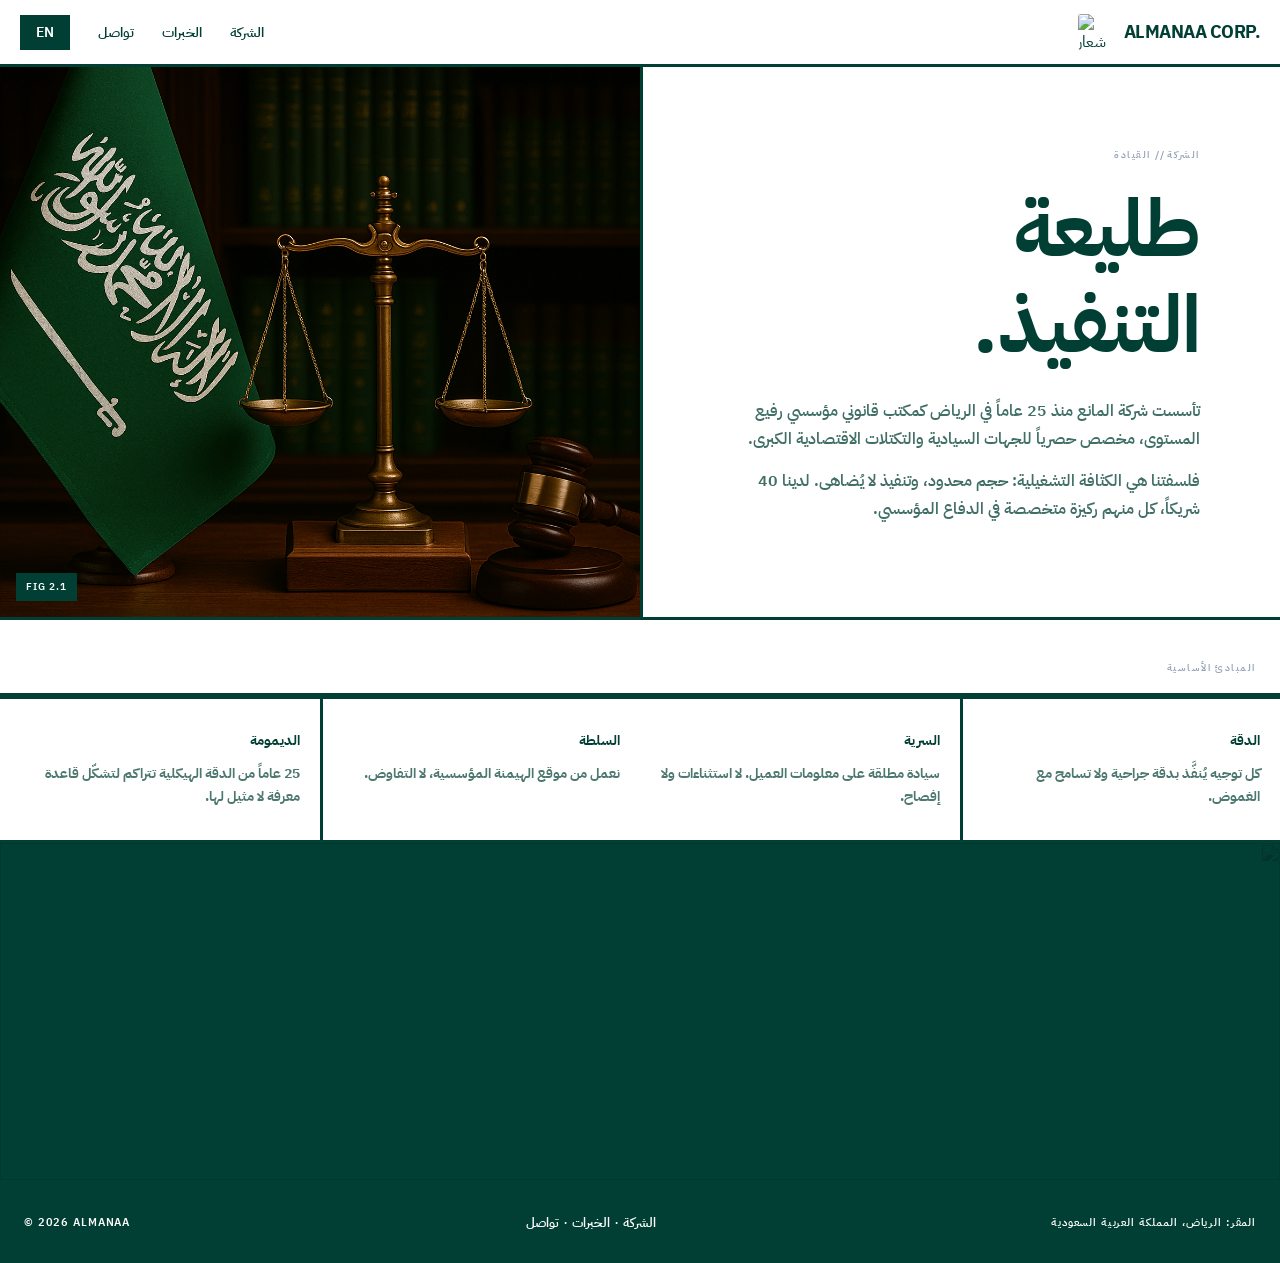
==== about-ar.html @ 4ae220ce "Add files via upload" ====
<!DOCTYPE html>
<html lang="ar" dir="rtl">

<head>
    <meta charset="UTF-8">
    <meta name="viewport" content="width=device-width, initial-scale=1.0">
    <title>الشركة | المانع – 25 عاماً من التميز القانوني المؤسسي في الرياض</title>
    <meta name="description"
        content="مكتب المانع يخدم صناديق الثروة السيادية والمستثمرين المؤسسيين في المملكة العربية السعودية والشرق الأوسط لأكثر من 25 عاماً مع 40 شريكاً.">
    <meta name="robots" content="index, follow">
    <link rel="canonical" href="https://almanaa.com/about-ar.html">
    <meta property="og:title" content="الشركة | مكتب المانع">
    <meta property="og:description"
        content="25 عاماً من التميز القانوني في الرياض. 40 شريكاً. 12 مليار دولار من الصفقات.">
    <meta property="og:url" content="https://almanaa.com/about-ar.html">
    <link rel="alternate" hreflang="ar" href="https://almanaa.com/about-ar.html">
    <link rel="alternate" hreflang="en" href="https://almanaa.com/about.html">

    <link rel="preconnect" href="https://fonts.googleapis.com">
    <link rel="preconnect" href="https://fonts.gstatic.com" crossorigin>
    <link href="https://fonts.googleapis.com/css2?family=IBM+Plex+Sans+Arabic:wght@600;700&display=swap"
        rel="stylesheet">
    <link rel="stylesheet" href="style.css">
    <style>
        body {
            font-family: 'IBM Plex Sans Arabic', system-ui, sans-serif;
        }

        .values-grid {
            display: grid;
            grid-template-columns: 1fr 1fr;
            border-top: var(--border);
        }

        @media (min-width: 768px) {
            .values-grid {
                grid-template-columns: repeat(4, 1fr);
            }
        }

        .value-cell {
            padding: 32px 20px;
            border-left: var(--border);
            border-bottom: var(--border);
        }

        .value-cell:nth-child(even) {
            border-left: none;
        }

        @media (min-width: 768px) {
            .value-cell {
                border-left: var(--border);
                border-bottom: none;
            }

            .value-cell:last-child {
                border-left: none;
            }
        }

        .value-cell h4 {
            font-size: 0.85rem;
            font-weight: 700;
            margin-bottom: 10px;
        }

        .value-cell p {
            font-size: 0.85rem;
            font-weight: 700;
            opacity: 0.7;
            line-height: 1.7;
        }
    </style>
</head>

<body>

    <nav class="main-nav" aria-label="التنقل الرئيسي">
        <a href="index-ar.html" class="nav-brand">
            <img src="../logo.jpg" alt="شعار مكتب المانع" width="36" height="36">
            <span>ALMANAA CORP.</span>
        </a>
        <button class="nav-toggle" id="navToggle" aria-label="فتح القائمة" aria-expanded="false"
            aria-controls="navLinks">
            <span></span><span></span><span></span>
        </button>
        <ul class="nav-links" id="navLinks">
            <li><a href="about-ar.html">الشركة</a></li>
            <li><a href="services-ar.html">الخبرات</a></li>
            <li><a href="contact-ar.html">تواصل</a></li>
            <li><a href="about.html" class="nav-lang" lang="en" hreflang="en">EN</a></li>
        </ul>
    </nav>

    <main>
        <!-- SPLIT HERO (text first to match English layout) -->
        <div class="split">
            <div class="split-text">
                <span class="split-label">الشركة // القيادة</span>
                <h1>طليعة<br>التنفيذ.</h1>
                <p>تأسست شركة المانع منذ 25 عاماً في الرياض كمكتب قانوني مؤسسي رفيع المستوى، مخصص حصرياً للجهات السيادية
                    والتكتلات الاقتصادية الكبرى.</p>
                <p>فلسفتنا هي الكثافة التشغيلية: حجم محدود، وتنفيذ لا يُضاهى. لدينا 40 شريكاً، كل منهم ركيزة متخصصة في
                    الدفاع المؤسسي.</p>
            </div>
            <div class="split-image">
                <img src="AboutImage.png" alt="قاعة اجتماعات مكتب المانع" loading="lazy" decoding="async" width="900"
                    height="700" style="filter: none; mix-blend-mode: normal; opacity: 1;">
                <span
                    style="position:absolute;bottom:16px;left:16px;background:var(--green);color:#fff;font-size:0.65rem;font-weight:600;padding:6px 10px;letter-spacing:0.1em;direction:ltr;">FIG
                    2.1</span>
            </div>
        </div>

        <!-- VALUES -->
        <section aria-label="قيم الشركة" style="border-bottom:var(--border)">
            <div style="padding:40px 24px 0;border-bottom:var(--border)">
                <span class="page-label">المبادئ الأساسية</span>
            </div>
            <div class="values-grid">
                <div class="value-cell">
                    <h4>الدقة</h4>
                    <p>كل توجيه يُنفَّذ بدقة جراحية ولا تسامح مع الغموض.</p>
                </div>
                <div class="value-cell">
                    <h4>السرية</h4>
                    <p>سيادة مطلقة على معلومات العميل. لا استثناءات ولا إفصاح.</p>
                </div>
                <div class="value-cell">
                    <h4>السلطة</h4>
                    <p>نعمل من موقع الهيمنة المؤسسية، لا التفاوض.</p>
                </div>
                <div class="value-cell">
                    <h4>الديمومة</h4>
                    <p>25 عاماً من الدقة الهيكلية تتراكم لتشكّل قاعدة معرفة لا مثيل لها.</p>
                </div>
            </div>
        </section>
    </main>

    <!-- BANNER -->
    <div class="banner" aria-hidden="true">
        <img src="banner.png" alt="" loading="lazy" decoding="async" width="1400" height="800">
    </div>

    <footer class="main-footer">
        <span>المقر: الرياض، المملكة العربية السعودية</span>
        <nav aria-label="روابط التذييل" class="footer-nav">
            <a href="about-ar.html">الشركة</a> &nbsp;·&nbsp;
            <a href="services-ar.html">الخبرات</a> &nbsp;·&nbsp;
            <a href="contact-ar.html">تواصل</a>
        </nav>
        <span dir="ltr">&copy; 2026 Almanaa</span>
    </footer>

    <script>
        const toggle = document.getElementById('navToggle');
        const links = document.getElementById('navLinks');
        toggle.addEventListener('click', () => {
            const open = links.classList.toggle('open');
            toggle.setAttribute('aria-expanded', open);
            toggle.setAttribute('aria-label', open ? 'إغلاق القائمة' : 'فتح القائمة');
        });
        links.querySelectorAll('a').forEach(a => a.addEventListener('click', () => {
            links.classList.remove('open');
            toggle.setAttribute('aria-expanded', 'false');
        }));
    </script>

</body>

</html>
---- style.css ----
/* ── Almanaa V4 Shared Styles ── */
*,
*::before,
*::after {
    box-sizing: border-box;
    margin: 0;
    padding: 0;
}

:root {
    --green: #013f34;
    --gold: #D4AF37;
    --bg: #ffffff;
    --soft: #F8FAFC;
    --muted: #94A3B8;
    --border: 3px solid #013f34;
}

html {
    scroll-behavior: smooth;
}

body {
    background: var(--bg);
    color: var(--green);
    overflow-x: hidden;
    -webkit-font-smoothing: antialiased;
    line-height: 1.5;
    display: flex;
    flex-direction: column;
    min-height: 100vh;
}

::selection {
    background: var(--green);
    color: #fff;
}

img {
    max-width: 100%;
    display: block;
}

/* NAV */
nav.main-nav {
    border-bottom: var(--border);
    padding: 14px 20px;
    display: flex;
    justify-content: space-between;
    align-items: center;
    position: sticky;
    top: 0;
    background: var(--bg);
    z-index: 100;
}

.nav-brand {
    display: flex;
    align-items: center;
    gap: 10px;
    text-decoration: none;
    color: var(--green);
}

main {
    flex: 1;
    display: flex;
    flex-direction: column;
}

.nav-brand img {
    height: 36px;
    width: auto;
    border-radius: 3px;
}

.nav-brand span {
    font-weight: 900;
    font-size: 1.1rem;
    letter-spacing: -0.03em;
}

[dir="rtl"] .nav-brand {
    direction: ltr;
}

/* ── Main nav links (header only) ── */
.main-nav .nav-links {
    display: flex;
    align-items: center;
    gap: 28px;
    list-style: none;
}

.main-nav .nav-links a {
    text-decoration: none;
    color: var(--green);
    font-weight: 600;
    font-size: 0.7rem;
    letter-spacing: 0.12em;
    text-transform: uppercase;
    transition: opacity 0.2s;
}

[dir="rtl"] .main-nav .nav-links a {
    font-size: 0.85rem;
    letter-spacing: 0;
}

.main-nav .nav-links a:hover {
    opacity: 0.5;
}

.nav-lang {
    background: var(--green) !important;
    color: #fff !important;
    padding: 7px 16px;
    direction: ltr !important;
}

.nav-lang:hover {
    opacity: 0.7 !important;
}

.nav-toggle {
    display: none;
    flex-direction: column;
    gap: 5px;
    background: none;
    border: none;
    cursor: pointer;
    padding: 4px;
}

.nav-toggle span {
    display: block;
    width: 24px;
    height: 2px;
    background: var(--green);
}

@media (max-width: 767px) {
    .nav-toggle {
        display: flex;
    }

    .main-nav .nav-links {
        display: none;
        position: absolute;
        top: 100%;
        left: 0;
        right: 0;
        background: var(--bg);
        border-bottom: var(--border);
        flex-direction: column;
        gap: 0;
        padding: 0;
    }

    .main-nav .nav-links.open {
        display: flex;
    }

    .main-nav .nav-links li {
        width: 100%;
    }

    .main-nav .nav-links a {
        display: block;
        padding: 16px 20px;
        border-bottom: 1px solid rgba(1, 63, 52, 0.15);
        font-size: 0.85rem;
        letter-spacing: 0;
        text-transform: none;
    }

    [dir="ltr"] .main-nav .nav-links a {
        text-transform: uppercase;
        letter-spacing: 0.1em;
    }
}

/* ── Footer nav (always inline, always white) ── */
.footer-nav {
    display: flex;
    align-items: center;
    gap: 0;
    flex-wrap: wrap;
    justify-content: center;
}

.footer-nav a {
    color: #fff;
    text-decoration: none;
    font-size: 0.68rem;
    font-weight: 600;
    letter-spacing: 0.08em;
    text-transform: uppercase;
    transition: opacity 0.2s;
}

.footer-nav a:hover {
    opacity: 0.6;
}

[dir="rtl"] .footer-nav a {
    letter-spacing: 0;
    font-size: 0.8rem;
}

/* HERO PAGE HEADER */
.page-header {
    padding: 56px 24px 48px;
    border-bottom: var(--border);
}

@media (min-width: 768px) {
    .page-header {
        padding: 80px 64px;
    }
}

.page-label {
    font-size: 0.65rem;
    font-weight: 600;
    letter-spacing: 0.15em;
    text-transform: uppercase;
    color: var(--muted);
    margin-bottom: 18px;
    display: block;
}

h1.page-title {
    font-size: clamp(2.4rem, 8vw, 5.5rem);
    font-weight: 900;
    text-transform: uppercase;
    line-height: 0.95;
    letter-spacing: -0.03em;
    margin-bottom: 20px;
}

[dir="rtl"] h1.page-title {
    text-transform: none;
    line-height: 1.15;
    letter-spacing: -0.01em;
}

.page-subtitle {
    font-size: clamp(0.88rem, 2.5vw, 1.05rem);
    font-weight: 600;
    opacity: 0.75;
    line-height: 1.7;
    max-width: 560px;
    margin-top: 16px;
}

/* SPLIT LAYOUT */
.split {
    display: grid;
    grid-template-columns: 1fr;
    border-bottom: var(--border);
    min-height: 60vh;
}

@media (min-width: 1024px) {
    .split {
        grid-template-columns: 1fr 1fr;
    }
}

.split-text {
    padding: 48px 24px;
    border-bottom: var(--border);
    display: flex;
    flex-direction: column;
    justify-content: center;
}

@media (min-width: 1024px) {
    .split-text {
        padding: 80px;
        border-bottom: none;
        border-right: var(--border);
    }

    [dir="rtl"] .split-text {
        border-right: none;
        border-left: var(--border);
    }
}

.split-text h1 {
    font-size: clamp(2.4rem, 7vw, 5rem);
    font-weight: 900;
    text-transform: uppercase;
    line-height: 0.95;
    letter-spacing: -0.03em;
    margin-bottom: 24px;
}

[dir="rtl"] .split-text h1 {
    text-transform: none;
    line-height: 1.2;
    letter-spacing: -0.01em;
}

.split-label {
    font-size: 0.65rem;
    font-weight: 600;
    letter-spacing: 0.15em;
    text-transform: uppercase;
    color: var(--muted);
    margin-bottom: 18px;
    display: block;
}

.split-text p {
    font-size: clamp(0.88rem, 2vw, 1rem);
    font-weight: 600;
    opacity: 0.75;
    line-height: 1.75;
    margin-bottom: 14px;
}

.split-image {
    background: #dde3e8;
    position: relative;
    min-height: 50vw;
}

@media (min-width: 1024px) {
    .split-image {
        min-height: 0;
    }
}

.split-image img {
    position: absolute;
    inset: 0;
    width: 100%;
    height: 100%;
    object-fit: cover;
    mix-blend-mode: multiply;
    opacity: 0.5;
    filter: grayscale(1);
}

/* GRID CARDS */
.card-grid {
    display: grid;
    grid-template-columns: 1fr;
    border-bottom: var(--border);
}

@media (min-width: 640px) {
    .card-grid {
        grid-template-columns: 1fr 1fr;
    }
}

@media (min-width: 1024px) {
    .card-grid {
        grid-template-columns: repeat(4, 1fr);
    }
}

.card {
    padding: 36px 24px;
    border-bottom: var(--border);
    display: flex;
    flex-direction: column;
    transition: background 0.25s, color 0.25s;
}

@media (min-width: 640px) {
    .card:nth-child(odd) {
        border-right: var(--border);
    }

    [dir="rtl"] .card:nth-child(odd) {
        border-right: none;
        border-left: var(--border);
    }
}

@media (min-width: 1024px) {
    .card {
        border-bottom: none;
        border-right: var(--border);
    }

    [dir="rtl"] .card {
        border-right: none;
        border-left: var(--border);
    }

    .card:last-child {
        border-right: none;
    }

    [dir="rtl"] .card:last-child {
        border-left: none;
    }
}

.card:hover {
    background: var(--green);
    color: #fff;
}

.card-num {
    font-size: 1.8rem;
    font-weight: 900;
    border-bottom: 3px solid currentColor;
    padding-bottom: 16px;
    margin-bottom: 20px;
    line-height: 1;
}

.card h3 {
    font-size: 1.15rem;
    font-weight: 900;
    text-transform: uppercase;
    letter-spacing: -0.01em;
    margin-bottom: 12px;
}

[dir="rtl"] .card h3 {
    text-transform: none;
}

.card p {
    font-size: 0.85rem;
    font-weight: 600;
    opacity: 0.75;
    line-height: 1.65;
    margin-top: auto;
}

.card-dark {
    background: var(--green);
    color: #fff;
}

/* CONTACT INFO */
.contact-info {
    list-style: none;
    display: flex;
    flex-direction: column;
    gap: 20px;
    margin-top: 36px;
}

.contact-info li {
    display: flex;
    align-items: flex-start;
    gap: 14px;
    font-weight: 600;
    font-size: 0.9rem;
}

.contact-info .ci-label {
    font-size: 0.65rem;
    font-weight: 900;
    letter-spacing: 0.12em;
    text-transform: uppercase;
    opacity: 0.45;
    white-space: nowrap;
    padding-top: 2px;
}

.contact-info a {
    color: var(--green);
    text-decoration: none;
}

.contact-info a:hover {
    opacity: 0.6;
}

/* FORM */
.contact-form {
    display: flex;
    flex-direction: column;
    gap: 28px;
}

.form-field {
    display: flex;
    flex-direction: column;
    border-bottom: var(--border);
    padding-bottom: 6px;
}

.form-field label {
    font-size: 0.6rem;
    font-weight: 900;
    text-transform: uppercase;
    letter-spacing: 0.14em;
    opacity: 0.45;
    margin-bottom: 10px;
}

[dir="rtl"] .form-field label {
    letter-spacing: 0;
}

.form-field input,
.form-field textarea {
    background: transparent;
    border: none;
    outline: none;
    font-family: inherit;
    font-size: 1.1rem;
    font-weight: 600;
    color: var(--green);
    width: 100%;
    resize: vertical;
}

.form-field input::placeholder,
.form-field textarea::placeholder {
    color: rgba(1, 63, 52, 0.3);
}

.btn-submit {
    align-self: flex-start;
    background: var(--green);
    color: #fff;
    border: none;
    font-family: inherit;
    font-weight: 600;
    font-size: 0.75rem;
    letter-spacing: 0.12em;
    text-transform: uppercase;
    padding: 16px 36px;
    cursor: pointer;
    transition: opacity 0.2s;
    min-height: 52px;
    min-width: 160px;
}

.btn-submit:hover {
    opacity: 0.75;
}

/* BANNER */
.banner {
    height: 220px;
    background: var(--green);
    position: relative;
    overflow: hidden;
    border-bottom: var(--border);
}

@media (min-width: 768px) {
    .banner {
        height: 340px;
    }
}

.banner img {
    position: absolute;
    inset: 0;
    width: 100%;
    height: 100%;
    object-fit: cover;
    mix-blend-mode: multiply;
    opacity: 0.4;
    filter: grayscale(1);
}

/* FOOTER */
footer.main-footer {
    background: var(--green);
    color: #fff;
    padding: 28px 24px;
    display: flex;
    flex-direction: column;
    gap: 12px;
    align-items: center;
    text-align: center;
    margin-top: auto;
}

@media (min-width: 640px) {
    footer.main-footer {
        flex-direction: row;
        justify-content: space-between;
        text-align: left;
    }

    [dir="rtl"] footer.main-footer {
        text-align: right;
    }
}

footer.main-footer span {
    font-size: 0.68rem;
    font-weight: 600;
    letter-spacing: 0.08em;
    text-transform: uppercase;
}

footer.main-footer a {
    color: #fff;
    text-decoration: none;
}

footer.main-footer a:hover {
    opacity: 0.7;
}

/* UTIL */
.gold {
    color: var(--gold);
}

.border-accent {
    border-left: 4px solid var(--green);
    padding-left: 18px;
}

[dir="rtl"] .border-accent {
    border-left: none;
    border-right: 4px solid var(--green);
    padding-left: 0;
    padding-right: 18px;
}

/* ── HERO ── */
.hero {
    display: grid;
    grid-template-columns: 1fr;
    border-bottom: var(--border);
    min-height: 60vh;
}

@media (min-width: 1024px) {
    .hero {
        grid-template-columns: 1fr 1fr;
    }
}

.hero-text {
    padding: 48px 24px;
    border-bottom: var(--border);
    display: flex;
    flex-direction: column;
    justify-content: center;
}

@media (min-width: 1024px) {
    .hero-text {
        padding: 80px;
        border-bottom: none;
        border-right: var(--border);
    }
}

[dir="rtl"] .hero-text {
    border-right: none;
    border-left: var(--border);
}

.hero-label {
    font-size: 0.65rem;
    font-weight: 600;
    letter-spacing: 0.15em;
    text-transform: uppercase;
    color: var(--muted);
    margin-bottom: 18px;
}

.hero-title {
    font-size: clamp(2.5rem, 8vw, 6rem);
    font-weight: 900;
    text-transform: uppercase;
    line-height: 0.95;
    letter-spacing: -0.03em;
    margin-bottom: 24px;
}

[dir="rtl"] .hero-title {
    text-transform: none;
    line-height: 1.15;
    letter-spacing: -0.01em;
}

.hero-sub {
    font-size: clamp(0.88rem, 2vw, 1.05rem);
    font-weight: 600;
    opacity: 0.75;
    line-height: 1.7;
    max-width: 500px;
}

.hero-image {
    background: #dde3e8;
    position: relative;
    min-height: 50vw;
}

@media (min-width: 1024px) {
    .hero-image {
        min-height: 0;
    }
}

.hero-image img {
    position: absolute;
    inset: 0;
    width: 100%;
    height: 100%;
    object-fit: cover;
    mix-blend-mode: multiply;
    opacity: 0.85;
    filter: grayscale(1);
}

.fig-badge {
    position: absolute;
    bottom: 16px;
    right: 16px;
    background: var(--green);
    color: #fff;
    padding: 6px 10px;
    font-size: 0.65rem;
    font-weight: 600;
    letter-spacing: 0.1em;
}

[dir="rtl"] .fig-badge {
    right: auto;
    left: 16px;
    min-width: 55px;
    direction: ltr;
}

/* ── SERVICES STRIP ── */
.services-strip {
    display: grid;
    grid-template-columns: 1fr;
    border-bottom: var(--border);
}

@media (min-width: 768px) {
    .services-strip {
        grid-template-columns: 1fr 1fr;
    }
}

@media (min-width: 1024px) {
    .services-strip {
        grid-template-columns: repeat(3, 1fr);
    }
}

.service-card {
    padding: 36px 24px;
    border-bottom: var(--border);
}

@media (min-width: 768px) {
    .service-card:nth-child(odd) {
        border-right: var(--border);
    }

    [dir="rtl"] .service-card:nth-child(odd) {
        border-right: none;
        border-left: var(--border);
    }
}

@media (min-width: 1024px) {
    .service-card {
        border-bottom: none;
        border-right: var(--border);
    }

    [dir="rtl"] .service-card {
        border-right: none;
        border-left: var(--border);
    }

    .service-card:last-child {
        border-right: none;
    }

    [dir="rtl"] .service-card:last-child {
        border-left: none;
    }
}

.service-card h3 {
    font-size: 0.85rem;
    font-weight: 900;
    text-transform: uppercase;
    letter-spacing: 0.05em;
    margin-bottom: 12px;
}

[dir="rtl"] .service-card h3 {
    letter-spacing: 0;
    text-transform: none;
    font-size: 0.95rem;
}

.service-card p {
    font-size: 0.85rem;
    font-weight: 600;
    opacity: 0.75;
    line-height: 1.65;
}

/* ── STATS / PHILOSOPHY ── */
.about-section {
    display: grid;
    grid-template-columns: 1fr;
    border-bottom: var(--border);
}

@media (min-width: 1024px) {
    .about-section {
        grid-template-columns: 1fr 1fr;
    }
}

.about-text {
    padding: 48px 24px;
    border-bottom: var(--border);
}

@media (min-width: 1024px) {
    .about-text {
        padding: 80px;
        border-bottom: none;
        border-right: var(--border);
    }

    [dir="rtl"] .about-text {
        border-right: none;
        border-left: var(--border);
    }
}

.section-label {
    font-size: 0.65rem;
    font-weight: 900;
    letter-spacing: 0.15em;
    text-transform: uppercase;
    color: var(--muted);
    margin-bottom: 16px;
    display: block;
}

.section-heading {
    font-size: clamp(2.2rem, 5vw, 4rem);
    font-weight: 900;
    text-transform: uppercase;
    line-height: 0.95;
    letter-spacing: -0.03em;
    margin-bottom: 24px;
}

[dir="rtl"] .section-heading {
    line-height: 1.2;
    text-transform: none;
    letter-spacing: -0.01em;
}

.about-text p {
    font-size: 0.9rem;
    font-weight: 600;
    opacity: 0.8;
    line-height: 1.75;
    margin-bottom: 16px;
    max-width: 600px;
}

.stats-grid {
    display: grid;
    grid-template-columns: 1fr 1fr;
    grid-template-rows: 1fr 1fr;
}

.stat-cell {
    display: flex;
    flex-direction: column;
    align-items: center;
    justify-content: center;
    text-align: center;
    padding: 40px 20px;
    border-right: var(--border);
    border-bottom: var(--border);
}

[dir="rtl"] .stat-cell {
    border-right: none;
    border-left: var(--border);
}

.stat-cell:nth-child(2n) {
    border-right: none;
}

[dir="rtl"] .stat-cell:nth-child(2n) {
    border-left: none;
}

.stat-cell:nth-child(3),
.stat-cell:nth-child(4) {
    border-bottom: none;
}

.stat-cell h4 {
    font-size: clamp(2.5rem, 5vw, 4.5rem);
    font-weight: 900;
    color: var(--green);
    line-height: 1;
    margin-bottom: 8px;
    letter-spacing: -0.02em;
}

.stat-cell span {
    font-size: 0.55rem;
    font-weight: 900;
    letter-spacing: 0.15em;
    text-transform: uppercase;
    opacity: 0.5;
}

/* ── BANNER ── */
.banner {
    height: 220px;
    background: var(--green);
    position: relative;
    overflow: hidden;
    border-bottom: var(--border);
}

@media (min-width: 1024px) {
    .banner {
        height: 340px;
    }
}

.banner img {
    position: absolute;
    inset: 0;
    width: 100%;
    height: 100%;
    object-fit: cover;
}
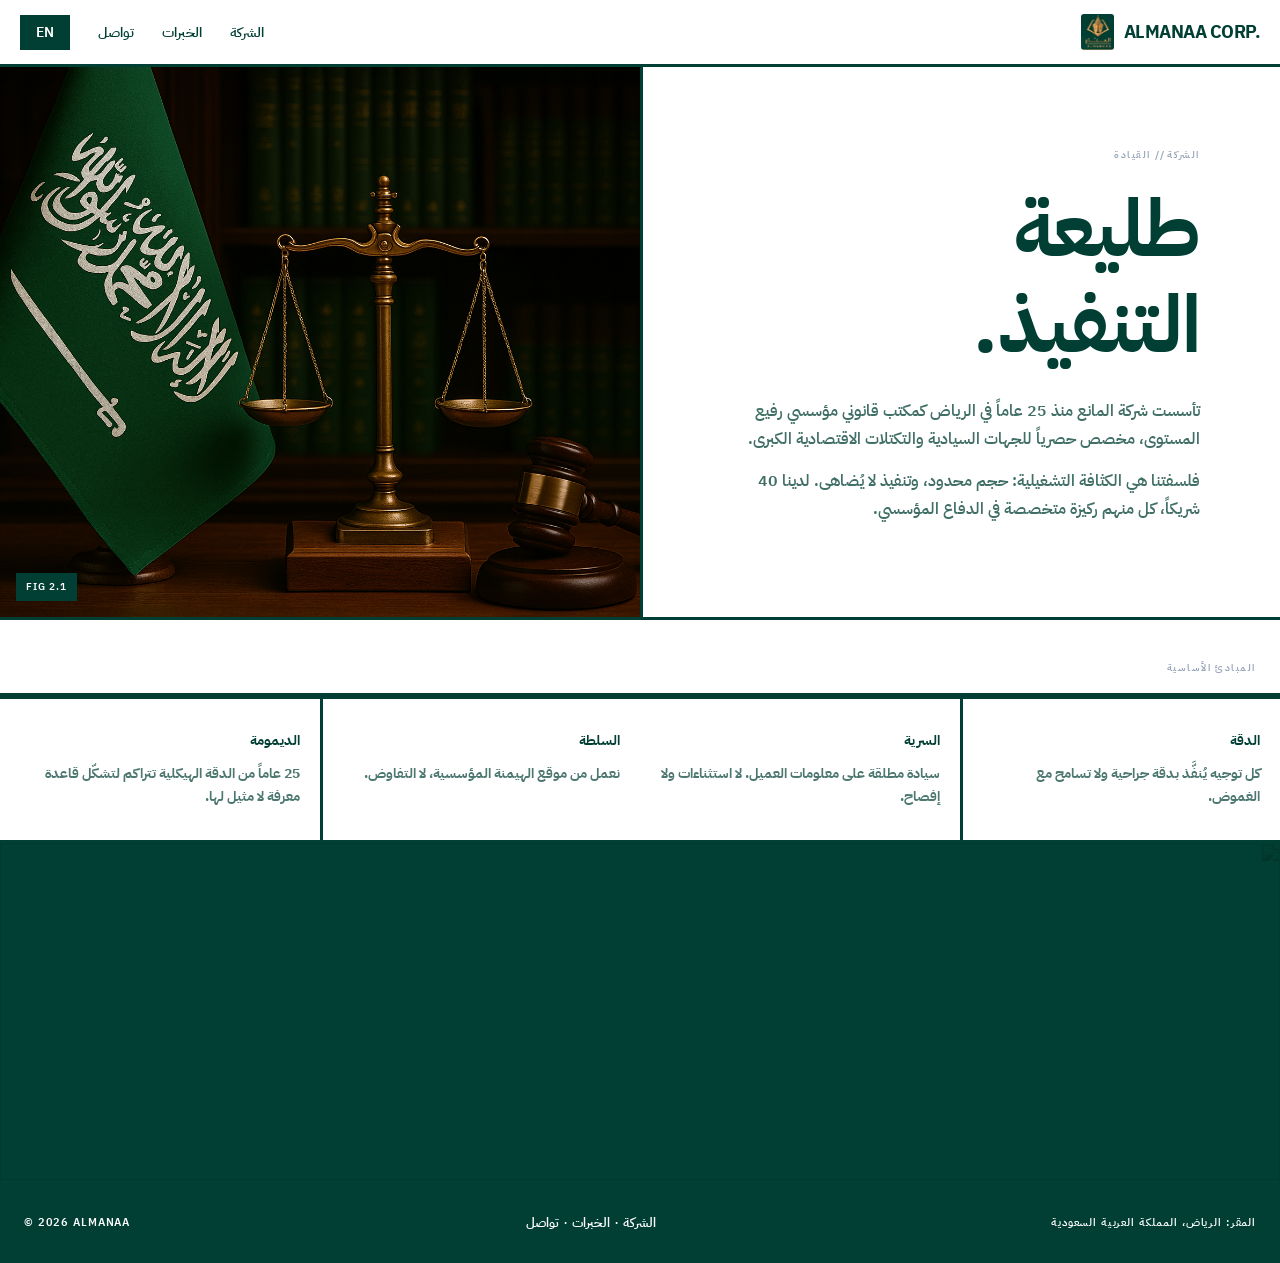
==== commit b0a23938: "Update about-ar.html" ====
--- a/about-ar.html
+++ b/about-ar.html
@@ -78,7 +78,7 @@
 
     <nav class="main-nav" aria-label="التنقل الرئيسي">
         <a href="index-ar.html" class="nav-brand">
-            <img src="../logo.jpg" alt="شعار مكتب المانع" width="36" height="36">
+            <img src="/logo.jpg" alt="شعار مكتب المانع" width="36" height="36">
             <span>ALMANAA CORP.</span>
         </a>
         <button class="nav-toggle" id="navToggle" aria-label="فتح القائمة" aria-expanded="false"
@@ -170,4 +170,4 @@
 
 </body>
 
-</html>+</html>
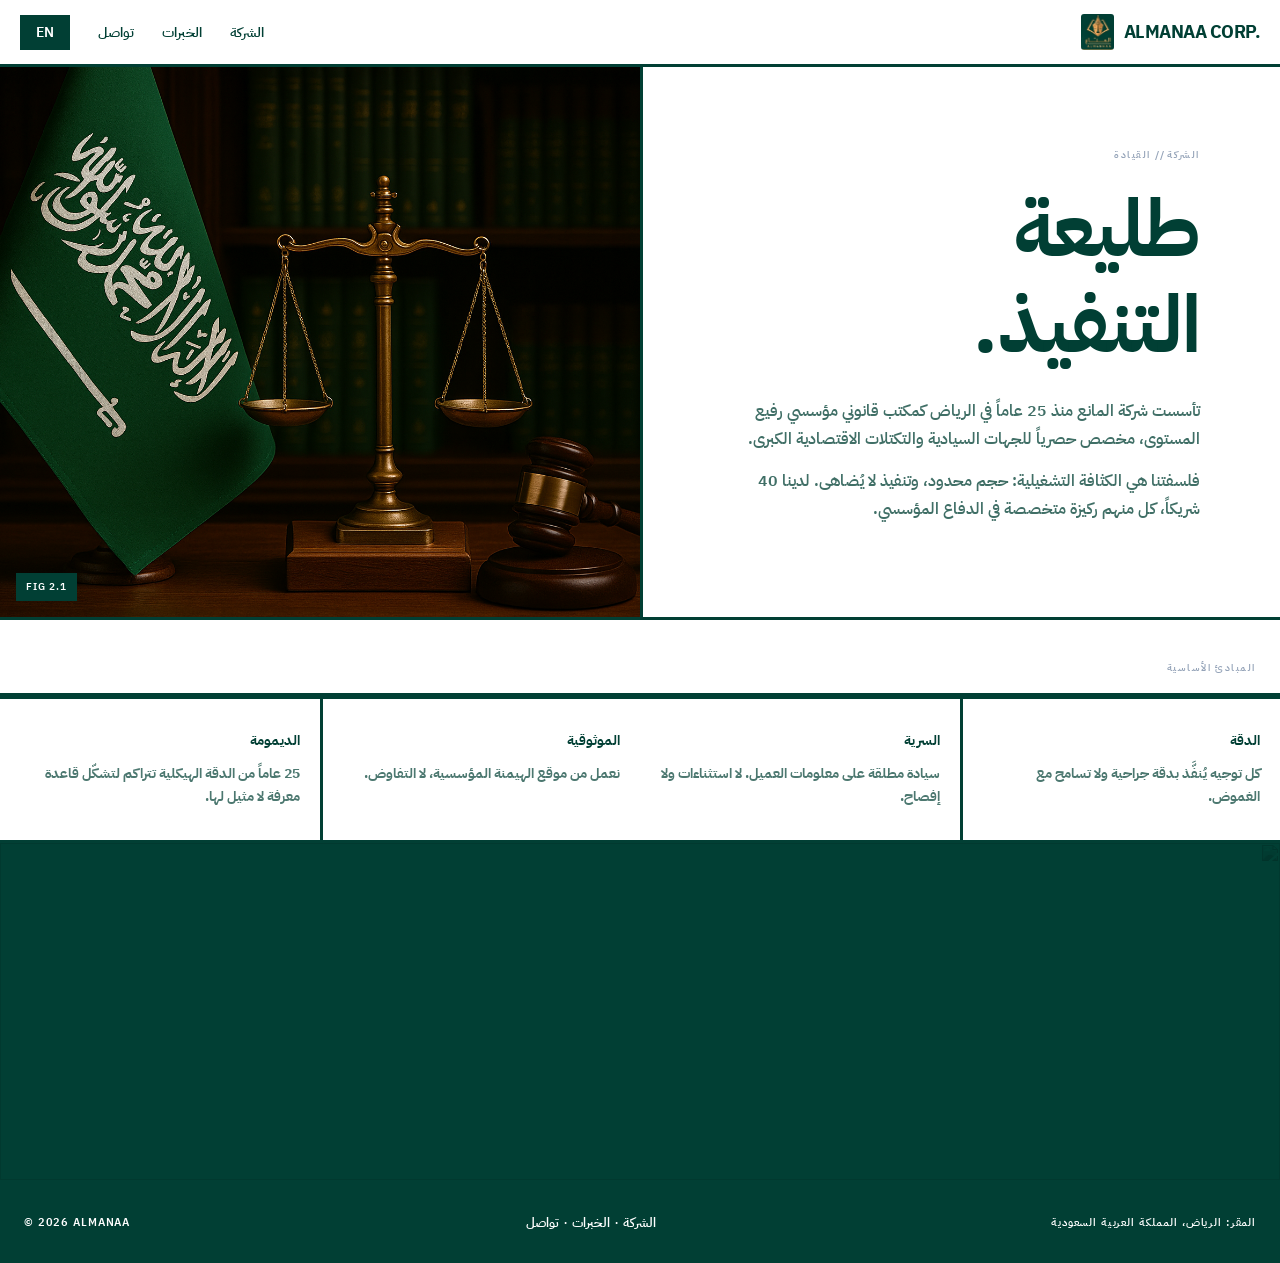
==== commit 31bb0c27: "Update about-ar.html" ====
--- a/about-ar.html
+++ b/about-ar.html
@@ -128,7 +128,7 @@
                     <p>سيادة مطلقة على معلومات العميل. لا استثناءات ولا إفصاح.</p>
                 </div>
                 <div class="value-cell">
-                    <h4>السلطة</h4>
+                    <h4>الموثوقية</h4>
                     <p>نعمل من موقع الهيمنة المؤسسية، لا التفاوض.</p>
                 </div>
                 <div class="value-cell">
